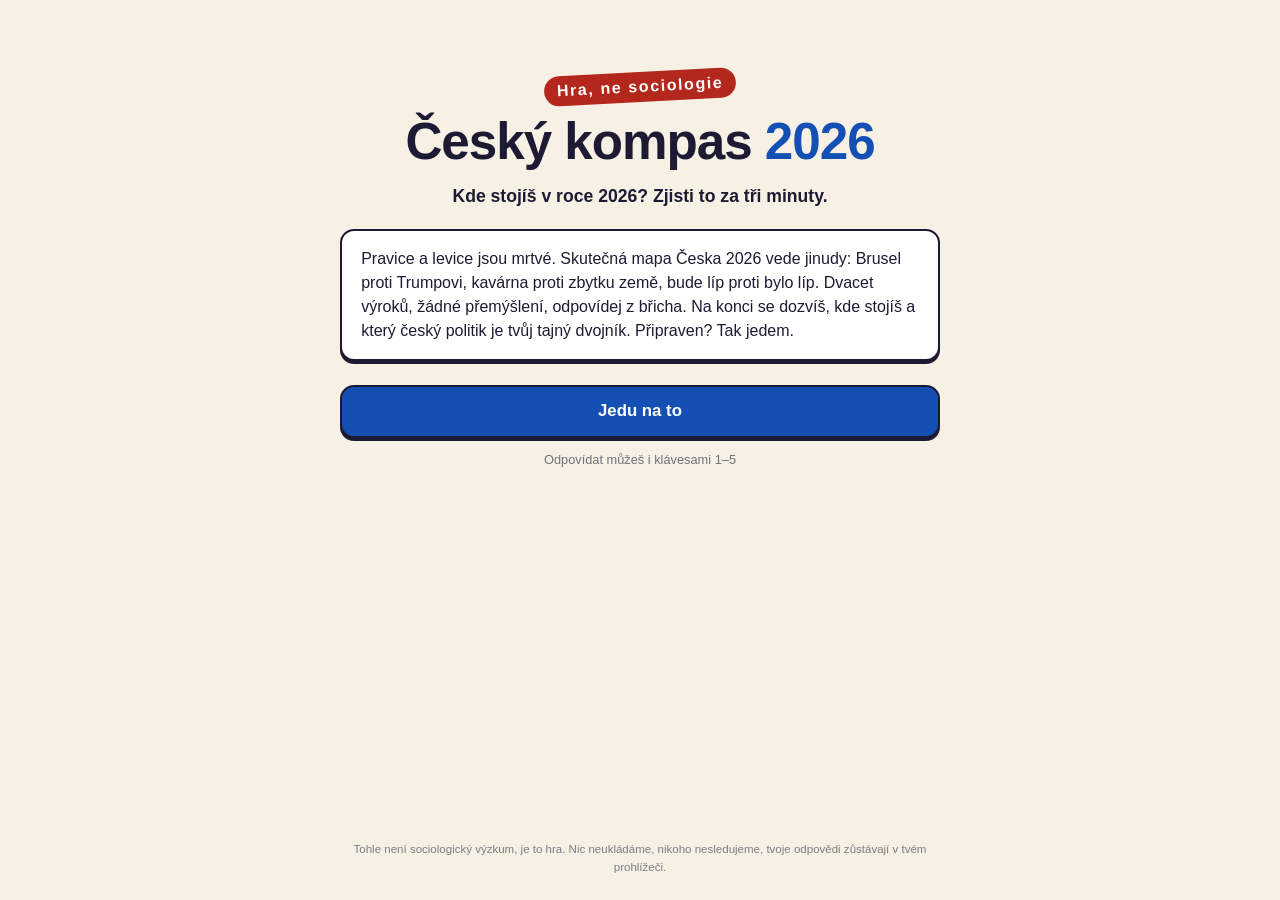
==== index.html @ f0c2ef97 "Build Český kompas 2026 web app - 20 questions + bonus shootout, fixed axis-rotating order - 4-axis " ====
<!DOCTYPE html>
<html lang="cs">
<head>
  <meta charset="UTF-8">
  <meta name="viewport" content="width=device-width, initial-scale=1.0">
  <meta name="description" content="Kde stojíš v roce 2026? Dvacet výroků, politická mapa Česka a tvůj tajný dvojník. Zjisti to za tři minuty.">
  <title>Český kompas 2026</title>
  <link rel="stylesheet" href="style.css">
</head>
<body>

<main>

  <!-- ÚVOD -->
  <section id="screen-intro" class="screen">
    <div class="intro-badge">Hra, ne sociologie</div>
    <h1>Český kompas <span class="year">2026</span></h1>
    <p class="subtitle">Kde stojíš v roce 2026? Zjisti to za tři minuty.</p>
    <p class="intro-text">Pravice a levice jsou mrtvé. Skutečná mapa Česka 2026 vede jinudy: Brusel proti Trumpovi, kavárna proti zbytku země, bude líp proti bylo líp. Dvacet výroků, žádné přemýšlení, odpovídej z břicha. Na konci se dozvíš, kde stojíš a který český politik je tvůj tajný dvojník. Připraven? Tak jedem.</p>
    <button id="btn-start" class="btn btn-primary">Jedu na to</button>
    <p class="hint">Odpovídat můžeš i klávesami 1–5</p>
  </section>

  <!-- OTÁZKY -->
  <section id="screen-question" class="screen" hidden>
    <div class="q-header">
      <button id="btn-back" class="btn-back" aria-label="Zpět na předchozí otázku">←</button>
      <div class="progress" role="progressbar" aria-valuemin="1" aria-valuemax="20" aria-valuenow="1" aria-label="Průběh testu">
        <div class="progress-fill" id="progress-fill"></div>
      </div>
      <div class="progress-label" id="progress-label">1/20</div>
    </div>
    <div class="q-card" id="q-card">
      <p class="q-text" id="q-text"></p>
      <div class="answers" id="answers"></div>
    </div>
  </section>

  <!-- ROZSTŘEL -->
  <section id="screen-shootout" class="screen" hidden>
    <div class="q-header">
      <button id="btn-back-shootout" class="btn-back" aria-label="Zpět na poslední otázku">←</button>
      <div class="shootout-badge">⚡ Bonusový rozstřel</div>
    </div>
    <div class="q-card shootout-card" id="shootout-card">
      <p class="q-text" id="shootout-text"></p>
      <div class="answers" id="threats"></div>
    </div>
  </section>

  <!-- VÝSLEDEK -->
  <section id="screen-result" class="screen" hidden>
    <p class="res-label">Tvůj výsledek</p>
    <h2 id="res-quadrant"></h2>
    <p class="res-desc" id="res-quadrant-desc"></p>

    <div class="map-wrap">
      <span class="map-axis map-axis-top">Bude líp</span>
      <div class="map-row">
        <span class="map-axis map-axis-left">Trump</span>
        <div class="map" id="res-map" aria-hidden="true">
          <div class="map-q map-q-tl"><span>Národní buditel 2.0</span></div>
          <div class="map-q map-q-tr"><span>Bruselský sluníčkář</span></div>
          <div class="map-q map-q-bl"><span>Hospodský prorok</span></div>
          <div class="map-q map-q-br"><span>Ustaraný demokrat</span></div>
          <div class="map-grid-h"></div>
          <div class="map-grid-v"></div>
          <div class="map-point" id="map-point"></div>
        </div>
        <span class="map-axis map-axis-right">Brusel</span>
      </div>
      <span class="map-axis map-axis-bottom">Bylo líp</span>
    </div>

    <div class="slider-block">
      <div class="slider-labels"><span>Zbytek Česka</span><span>Kavárna</span></div>
      <div class="slider-track slider-track-2"><div class="slider-marker" id="slider2"></div></div>
      <div class="badge" id="badge2"></div>
    </div>
    <div class="slider-block">
      <div class="slider-labels"><span>Solidarita</span><span>Úspěch</span></div>
      <div class="slider-track slider-track-4"><div class="slider-marker" id="slider4"></div></div>
      <div class="badge" id="badge4"></div>
    </div>

    <div class="twin-block">
      <p class="res-label">Tvůj politický dvojník</p>
      <div class="twin">
        <div class="twin-circle" id="twin-circle"></div>
        <div class="twin-info">
          <div class="twin-name"><span id="twin-name"></span> <span class="twin-match" id="twin-match"></span></div>
          <div class="twin-desc" id="twin-desc"></div>
        </div>
      </div>
      <p class="twin-also" id="twin-also"></p>
    </div>

    <div class="threat-block" id="threat-block">
      <span id="threat-icon" class="threat-icon" aria-hidden="true"></span>
      <span id="threat-text"></span>
    </div>

    <div class="actions">
      <button id="btn-download" class="btn btn-primary">Stáhnout kartičku</button>
      <button id="btn-copy" class="btn btn-secondary">Zkopírovat odkaz</button>
      <button id="btn-retry" class="btn btn-secondary">Zkusit znovu</button>
      <button id="btn-try" class="btn btn-primary" hidden>Zkus to taky</button>
    </div>
  </section>

</main>

<footer class="disclaimer">
  Tohle není sociologický výzkum, je to hra. Nic neukládáme, nikoho nesledujeme, tvoje odpovědi zůstávají v tvém prohlížeči.
</footer>

<script src="data.js"></script>
<script src="scoring.js"></script>
<script src="app.js"></script>
</body>
</html>
---- style.css ----
/* ============================================================
   Český kompas 2026 — styly
   Mobil first (390 px), desktop je jen širší varianta.
   Tón: hravý volební plakát, který se nebere vážně.
   ============================================================ */

:root {
  --paper: #f7f1e5;      /* podklad – plakátový krém */
  --ink: #1c1b33;        /* text – skoro černá s nádechem modré */
  --blue: #1450b4;       /* Brusel / EU modrá */
  --red: #b3271d;        /* Trump / červená kšiltovka (ztmavená kvůli kontrastu AA) */
  --blue-light: #dbe7fa;
  --red-light: #f9ddd8;
  --gray-light: #e9e5dc;
  --purple: #7b2d8b;     /* Kavárna */
  --green: #1f7a45;      /* Solidarita/Úspěch akcent */
  --radius: 14px;
  --shadow: 0 3px 0 var(--ink);
  font-size: 16px;
}

* { box-sizing: border-box; margin: 0; padding: 0; }

/* Atribut hidden musí vyhrát i nad display: block/flex u tlačítek a obrazovek */
[hidden] { display: none !important; }

html, body { height: 100%; }

body {
  font-family: -apple-system, BlinkMacSystemFont, "Segoe UI", Roboto, "Helvetica Neue", Arial, sans-serif;
  background: var(--paper);
  color: var(--ink);
  line-height: 1.5;
  display: flex;
  flex-direction: column;
  min-height: 100vh;
}

main {
  flex: 1;
  width: 100%;
  max-width: 640px;
  margin: 0 auto;
  padding: 1.25rem;
}

.screen { animation: fadeIn 0.3s ease; }

@keyframes fadeIn {
  from { opacity: 0; transform: translateY(8px); }
  to   { opacity: 1; transform: none; }
}

/* --- Tlačítka --- */

.btn {
  display: block;
  width: 100%;
  padding: 0.9rem 1.2rem;
  font-size: 1.05rem;
  font-weight: 700;
  font-family: inherit;
  border: 2px solid var(--ink);
  border-radius: var(--radius);
  cursor: pointer;
  box-shadow: var(--shadow);
  transition: transform 0.08s ease, box-shadow 0.08s ease;
}

.btn:active { transform: translateY(3px); box-shadow: none; }

.btn-primary { background: var(--blue); color: #fff; }
.btn-secondary { background: #fff; color: var(--ink); }

/* --- Intro --- */

#screen-intro { text-align: center; padding-top: 2rem; }

.intro-badge {
  display: inline-block;
  background: var(--red);
  color: #fff;
  font-weight: 800;
  padding: 0.2rem 0.8rem;
  border-radius: 999px;
  transform: rotate(-3deg);
  margin-bottom: 0.75rem;
  letter-spacing: 0.1em;
}

h1 {
  font-size: 2.4rem;
  line-height: 1.1;
  font-weight: 900;
  letter-spacing: -0.02em;
}

h1 .year { color: var(--blue); }

.subtitle {
  font-size: 1.1rem;
  font-weight: 600;
  margin: 0.75rem 0 1.25rem;
}

.intro-text {
  text-align: left;
  background: #fff;
  border: 2px solid var(--ink);
  border-radius: var(--radius);
  padding: 1rem 1.2rem;
  margin-bottom: 1.5rem;
  box-shadow: var(--shadow);
}

.hint { font-size: 0.8rem; opacity: 0.6; margin-top: 0.75rem; }

/* --- Otázky --- */

.q-header {
  display: flex;
  align-items: center;
  gap: 0.75rem;
  margin-bottom: 1.5rem;
}

.btn-back {
  flex: none;
  width: 2.4rem;
  height: 2.4rem;
  font-size: 1.2rem;
  font-weight: 700;
  background: #fff;
  color: var(--ink);
  border: 2px solid var(--ink);
  border-radius: 50%;
  cursor: pointer;
}

.progress {
  flex: 1;
  height: 0.75rem;
  background: var(--gray-light);
  border: 2px solid var(--ink);
  border-radius: 999px;
  overflow: hidden;
}

.progress-fill {
  height: 100%;
  width: 0;
  background: var(--blue);
  transition: width 0.25s ease;
}

.progress-label { font-weight: 700; font-variant-numeric: tabular-nums; }

.q-card { animation: slideIn 0.25s ease; }

@keyframes slideIn {
  from { opacity: 0; transform: translateX(24px); }
  to   { opacity: 1; transform: none; }
}

.q-text {
  font-size: 1.45rem;
  font-weight: 800;
  line-height: 1.3;
  min-height: 5.5rem;
  margin-bottom: 1.5rem;
}

.answers { display: flex; flex-direction: column; gap: 0.6rem; }

.answer-btn {
  padding: 0.85rem 1rem;
  font-size: 1rem;
  font-weight: 700;
  font-family: inherit;
  text-align: center;
  border: 2px solid var(--ink);
  border-radius: var(--radius);
  cursor: pointer;
  box-shadow: var(--shadow);
  transition: transform 0.08s ease, box-shadow 0.08s ease;
  background: #fff;
  color: var(--ink);
}

.answer-btn:active { transform: translateY(3px); box-shadow: none; }

/* Barvy podle míry souhlasu */
.answer-btn[data-value="2"]  { background: var(--blue); color: #fff; }
.answer-btn[data-value="1"]  { background: var(--blue-light); }
.answer-btn[data-value="0"]  { background: var(--gray-light); }
.answer-btn[data-value="-1"] { background: var(--red-light); }
.answer-btn[data-value="-2"] { background: var(--red); color: #fff; }

.answer-btn.selected { outline: 3px solid var(--ink); outline-offset: 2px; }

/* --- Rozstřel --- */

.shootout-badge {
  flex: 1;
  text-align: center;
  background: var(--ink);
  color: #ffd23f;
  font-weight: 800;
  padding: 0.4rem 1rem;
  border-radius: 999px;
  letter-spacing: 0.03em;
}

.shootout-card .q-text { min-height: auto; }

.threat-btn {
  display: flex;
  align-items: center;
  gap: 0.75rem;
  font-size: 1.05rem;
}

.threat-btn .icon { font-size: 1.4rem; }

/* --- Výsledek --- */

#screen-result { text-align: center; }

.res-label {
  font-size: 0.8rem;
  font-weight: 700;
  text-transform: uppercase;
  letter-spacing: 0.12em;
  opacity: 0.6;
  margin-bottom: 0.25rem;
}

h2 { font-size: 2rem; font-weight: 900; line-height: 1.15; }

.res-desc { margin: 0.5rem auto 1.5rem; max-width: 34rem; }

/* Mapa */

.map-wrap { margin-bottom: 1.75rem; }

.map-row { display: flex; align-items: center; justify-content: center; gap: 0.5rem; }

.map-axis { font-size: 0.75rem; font-weight: 700; text-transform: uppercase; letter-spacing: 0.08em; opacity: 0.7; }

.map-axis-left, .map-axis-right { writing-mode: vertical-rl; }
.map-axis-left { transform: rotate(180deg); }
.map-axis-top { display: block; margin-bottom: 0.35rem; }
.map-axis-bottom { display: block; margin-top: 0.35rem; }

.map {
  position: relative;
  width: min(80vw, 340px);
  aspect-ratio: 1;
  border: 2px solid var(--ink);
  border-radius: 10px;
  overflow: hidden;
  display: grid;
  grid-template-columns: 1fr 1fr;
  grid-template-rows: 1fr 1fr;
}

.map-q { position: relative; }
.map-q span {
  position: absolute;
  font-size: 0.6rem;
  font-weight: 700;
  text-transform: uppercase;
  letter-spacing: 0.04em;
  opacity: 0.55;
  max-width: 7rem;
}
.map-q-tl { background: #fdeee0; } .map-q-tl span { top: 6px; left: 8px; text-align: left; }
.map-q-tr { background: #e2ecfb; } .map-q-tr span { top: 6px; right: 8px; text-align: right; }
.map-q-bl { background: #f6ddd9; } .map-q-bl span { bottom: 6px; left: 8px; text-align: left; }
.map-q-br { background: #e7e2f5; } .map-q-br span { bottom: 6px; right: 8px; text-align: right; }

.map-grid-h, .map-grid-v { position: absolute; background: rgba(28, 27, 51, 0.35); }
.map-grid-h { left: 0; right: 0; top: 50%; height: 1px; }
.map-grid-v { top: 0; bottom: 0; left: 50%; width: 1px; }

.map-point {
  position: absolute;
  width: 18px;
  height: 18px;
  border-radius: 50%;
  background: var(--ink);
  border: 3px solid #fff;
  box-shadow: 0 1px 4px rgba(0, 0, 0, 0.4);
  transform: translate(-50%, -50%) scale(3);
  opacity: 0;
  left: 50%;
  top: 50%;
  transition: left 0.9s cubic-bezier(0.22, 1, 0.36, 1),
              top 0.9s cubic-bezier(0.22, 1, 0.36, 1),
              transform 0.9s cubic-bezier(0.22, 1, 0.36, 1),
              opacity 0.4s ease;
}

.map-point.landed { transform: translate(-50%, -50%) scale(1); opacity: 1; }

/* Slidery os 2 a 4 */

.slider-block { margin: 0 auto 1.25rem; max-width: 380px; }

.slider-labels {
  display: flex;
  justify-content: space-between;
  font-size: 0.75rem;
  font-weight: 700;
  text-transform: uppercase;
  letter-spacing: 0.06em;
  opacity: 0.7;
  margin-bottom: 0.3rem;
}

.slider-track {
  position: relative;
  height: 12px;
  border: 2px solid var(--ink);
  border-radius: 999px;
}

.slider-track-2 { background: linear-gradient(90deg, #f0e3c8, #e5d0ee); }
.slider-track-4 { background: linear-gradient(90deg, #d9ecdf, #f5e3c8); }

.slider-marker {
  position: absolute;
  top: 50%;
  left: 50%;
  width: 20px;
  height: 20px;
  border-radius: 50%;
  background: var(--ink);
  border: 3px solid #fff;
  transform: translate(-50%, -50%);
  transition: left 0.7s cubic-bezier(0.22, 1, 0.36, 1);
}

.badge {
  display: inline-block;
  margin-top: 0.5rem;
  background: var(--ink);
  color: #fff;
  font-size: 0.8rem;
  font-weight: 700;
  padding: 0.25rem 0.75rem;
  border-radius: 999px;
}

/* Dvojník */

.twin-block { margin: 1.75rem 0; }

.twin {
  display: flex;
  align-items: center;
  justify-content: center;
  gap: 0.9rem;
  background: #fff;
  border: 2px solid var(--ink);
  border-radius: var(--radius);
  box-shadow: var(--shadow);
  padding: 1rem;
  max-width: 420px;
  margin: 0.5rem auto 0;
  text-align: left;
}

.twin-circle {
  flex: none;
  width: 56px;
  height: 56px;
  border-radius: 50%;
  display: flex;
  align-items: center;
  justify-content: center;
  color: #fff;
  font-weight: 800;
  font-size: 1.2rem;
  border: 2px solid var(--ink);
}

.twin-name { font-size: 1.15rem; font-weight: 800; }
.twin-match { color: var(--blue); }
.twin-desc { font-size: 0.9rem; opacity: 0.75; }
.twin-also { font-size: 0.85rem; opacity: 0.7; margin-top: 0.6rem; }

/* Hrozba */

.threat-block {
  display: inline-flex;
  align-items: center;
  gap: 0.5rem;
  background: var(--ink);
  color: #fff;
  font-weight: 700;
  padding: 0.5rem 1.1rem;
  border-radius: 999px;
  margin-bottom: 1.75rem;
}

.threat-icon { font-size: 1.2rem; }

/* Akce */

.actions { display: flex; flex-direction: column; gap: 0.6rem; max-width: 380px; margin: 0 auto; }

/* --- Patička --- */

.disclaimer {
  text-align: center;
  font-size: 0.72rem;
  opacity: 0.55;
  padding: 1rem 1.5rem 1.5rem;
  max-width: 640px;
  margin: 0 auto;
}

/* --- Desktop --- */

@media (min-width: 700px) {
  main { padding-top: 2.5rem; }

  h1 { font-size: 3.2rem; }

  .answers { flex-direction: row; }
  .answer-btn { flex: 1; padding: 1rem 0.5rem; font-size: 0.9rem; }

  /* Rozstřel zůstává pod sebou (možnosti s ikonami se čtou líp jako seznam) */
  #threats { flex-direction: column; }
  #threats .answer-btn { font-size: 1.05rem; padding: 0.85rem 1rem; }

  .map { width: 420px; }

  .actions { flex-direction: row; max-width: none; justify-content: center; }
  .actions .btn { width: auto; }
}

/* Střídmost: respektuj omezení animací v systému */
@media (prefers-reduced-motion: reduce) {
  *, *::before, *::after { animation: none !important; transition: none !important; }
  .map-point { opacity: 1; transform: translate(-50%, -50%); }
}
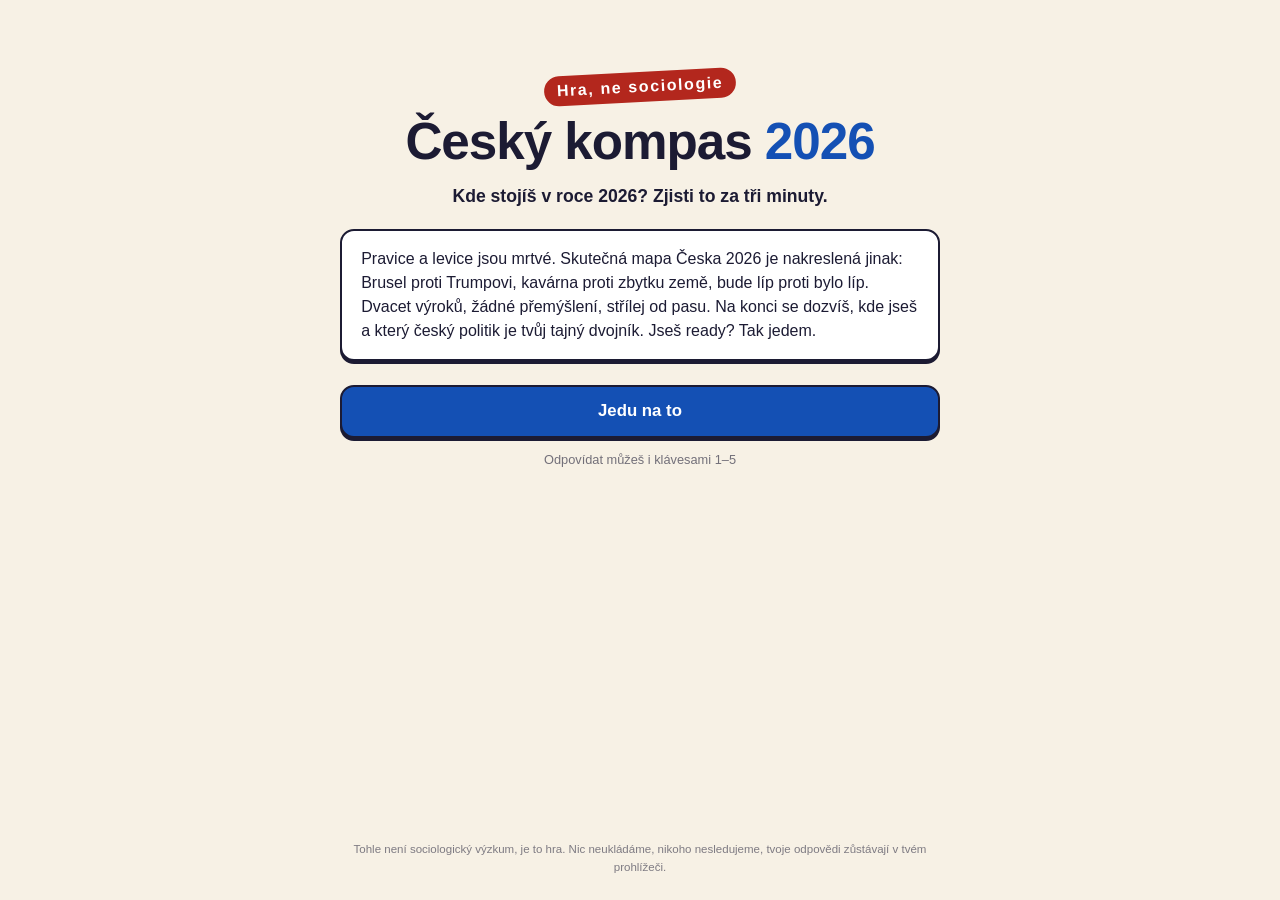
==== commit 84fc06ce: "Update intro text wording" ====
--- a/index.html
+++ b/index.html
@@ -16,7 +16,7 @@
     <div class="intro-badge">Hra, ne sociologie</div>
     <h1>Český kompas <span class="year">2026</span></h1>
     <p class="subtitle">Kde stojíš v roce 2026? Zjisti to za tři minuty.</p>
-    <p class="intro-text">Pravice a levice jsou mrtvé. Skutečná mapa Česka 2026 vede jinudy: Brusel proti Trumpovi, kavárna proti zbytku země, bude líp proti bylo líp. Dvacet výroků, žádné přemýšlení, odpovídej z břicha. Na konci se dozvíš, kde stojíš a který český politik je tvůj tajný dvojník. Připraven? Tak jedem.</p>
+    <p class="intro-text">Pravice a levice jsou mrtvé. Skutečná mapa Česka 2026 je nakreslená jinak: Brusel proti Trumpovi, kavárna proti zbytku země, bude líp proti bylo líp. Dvacet výroků, žádné přemýšlení, střílej od pasu. Na konci se dozvíš, kde jseš a který český politik je tvůj tajný dvojník. Jseš ready? Tak jedem.</p>
     <button id="btn-start" class="btn btn-primary">Jedu na to</button>
     <p class="hint">Odpovídat můžeš i klávesami 1–5</p>
   </section>
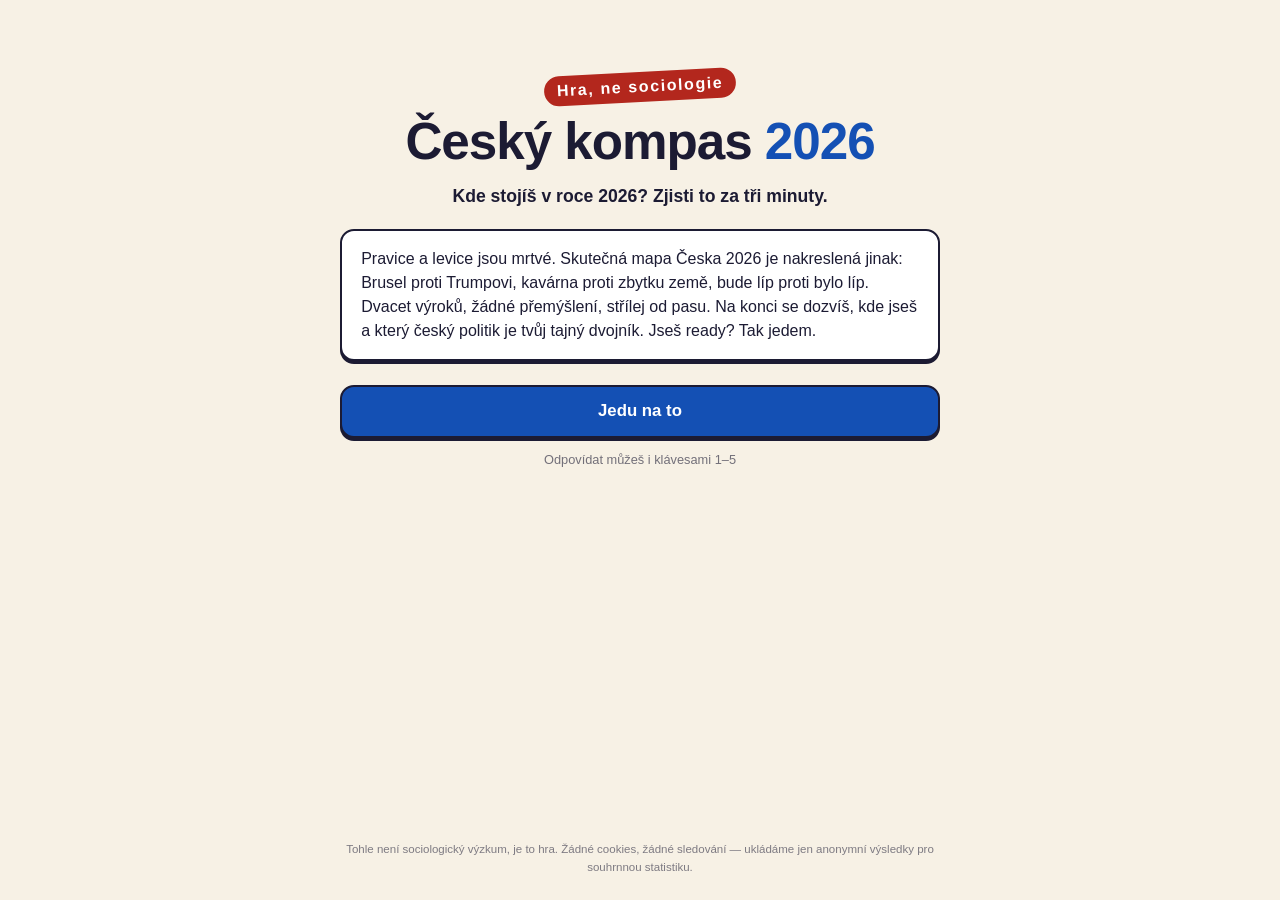
==== commit 3daf2d22: "Add anonymous result logging and optional demographics survey - Apps Script webhook (apps-script/web" ====
--- a/index.html
+++ b/index.html
@@ -106,12 +106,25 @@
       <button id="btn-retry" class="btn btn-secondary">Zkusit znovu</button>
       <button id="btn-try" class="btn btn-primary" hidden>Zkus to taky</button>
     </div>
+
+    <!-- Dobrovolný demografický průzkum (jen po vlastním průchodu, ne u sdíleného odkazu) -->
+    <div class="demo-block" id="demo-block" hidden>
+      <div id="demo-inner">
+        <p class="demo-title">Pomůžeš se statistikou? Čtyři rychlé otázky, žádné osobní údaje.</p>
+        <div id="demo-questions"></div>
+        <div class="demo-actions">
+          <button id="btn-demo-send" class="btn btn-primary">Odeslat</button>
+          <button id="btn-demo-skip" class="btn btn-secondary">Přeskočit</button>
+        </div>
+      </div>
+      <p class="demo-thanks" id="demo-thanks" hidden>Díky! 🙏</p>
+    </div>
   </section>
 
 </main>
 
 <footer class="disclaimer">
-  Tohle není sociologický výzkum, je to hra. Nic neukládáme, nikoho nesledujeme, tvoje odpovědi zůstávají v tvém prohlížeči.
+  Tohle není sociologický výzkum, je to hra. Žádné cookies, žádné sledování — ukládáme jen anonymní výsledky pro souhrnnou statistiku.
 </footer>
 
 <script src="data.js"></script>
--- a/style.css
+++ b/style.css
@@ -410,6 +410,52 @@
 
 .actions { display: flex; flex-direction: column; gap: 0.6rem; max-width: 380px; margin: 0 auto; }
 
+/* --- Demografický průzkum --- */
+
+.demo-block {
+  margin: 2rem auto 0;
+  max-width: 420px;
+  background: #fff;
+  border: 2px dashed var(--ink);
+  border-radius: var(--radius);
+  padding: 1.25rem;
+  text-align: left;
+}
+
+.demo-title { font-weight: 700; margin-bottom: 1rem; }
+
+.demo-q { margin-bottom: 1rem; }
+
+.demo-label {
+  font-size: 0.85rem;
+  font-weight: 700;
+  text-transform: uppercase;
+  letter-spacing: 0.06em;
+  opacity: 0.7;
+  margin-bottom: 0.4rem;
+}
+
+.demo-opts { display: flex; flex-wrap: wrap; gap: 0.4rem; }
+
+.pill {
+  padding: 0.4rem 0.85rem;
+  font-size: 0.9rem;
+  font-weight: 600;
+  font-family: inherit;
+  background: var(--paper);
+  color: var(--ink);
+  border: 2px solid var(--ink);
+  border-radius: 999px;
+  cursor: pointer;
+}
+
+.pill.selected { background: var(--blue); color: #fff; }
+
+.demo-actions { display: flex; gap: 0.6rem; margin-top: 1.25rem; }
+.demo-actions .btn { width: auto; flex: 1; padding: 0.6rem 1rem; font-size: 0.95rem; }
+
+.demo-thanks { text-align: center; font-weight: 700; font-size: 1.1rem; }
+
 /* --- Patička --- */
 
 .disclaimer {
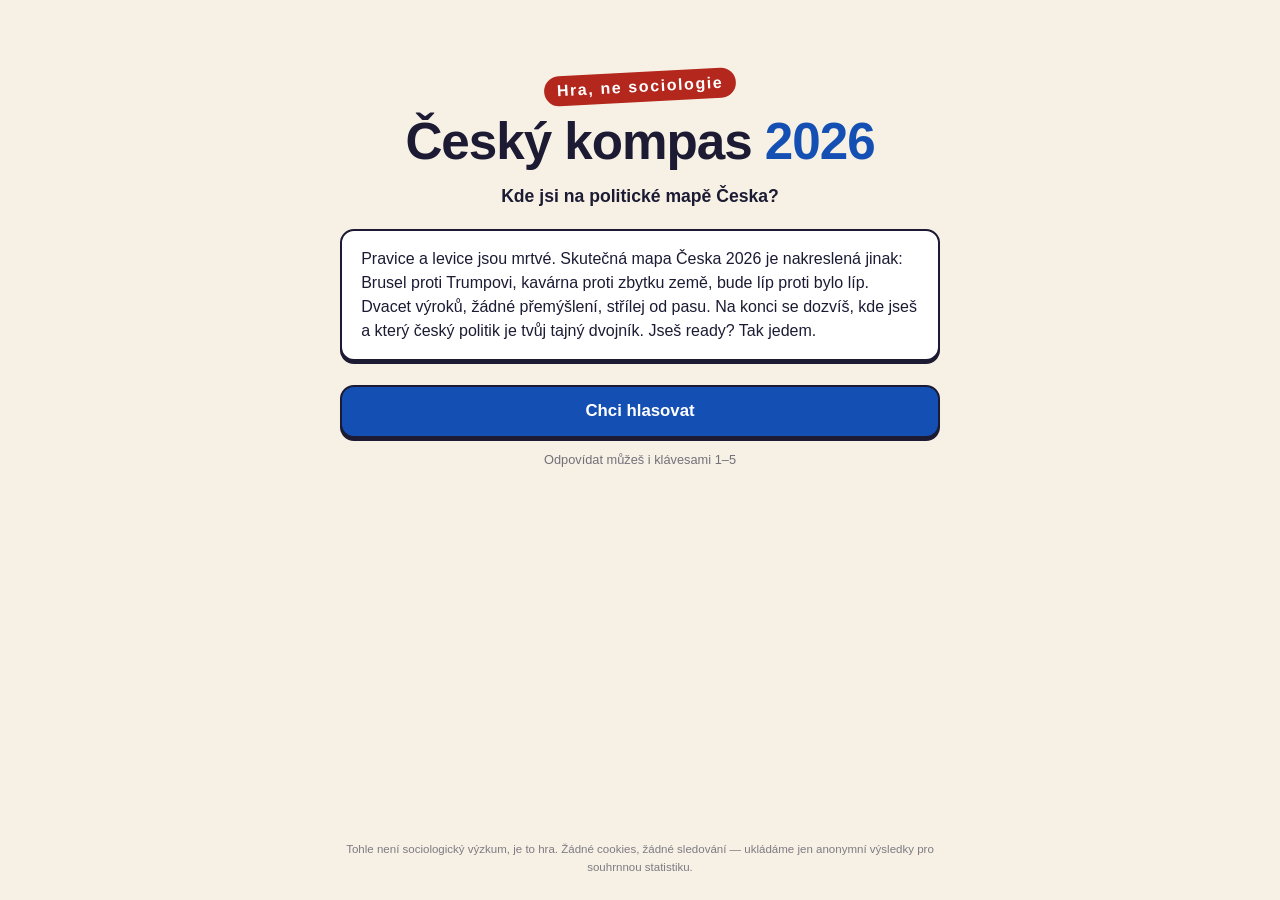
==== commit 557421a4: "Update wording: subtitle, start button, question 1" ====
--- a/index.html
+++ b/index.html
@@ -3,7 +3,7 @@
 <head>
   <meta charset="UTF-8">
   <meta name="viewport" content="width=device-width, initial-scale=1.0">
-  <meta name="description" content="Kde stojíš v roce 2026? Dvacet výroků, politická mapa Česka a tvůj tajný dvojník. Zjisti to za tři minuty.">
+  <meta name="description" content="Kde jsi na politické mapě Česka? Dvacet výroků a tvůj tajný politický dvojník. Zjisti to za tři minuty.">
   <title>Český kompas 2026</title>
   <link rel="stylesheet" href="style.css">
 </head>
@@ -15,9 +15,9 @@
   <section id="screen-intro" class="screen">
     <div class="intro-badge">Hra, ne sociologie</div>
     <h1>Český kompas <span class="year">2026</span></h1>
-    <p class="subtitle">Kde stojíš v roce 2026? Zjisti to za tři minuty.</p>
+    <p class="subtitle">Kde jsi na politické mapě Česka?</p>
     <p class="intro-text">Pravice a levice jsou mrtvé. Skutečná mapa Česka 2026 je nakreslená jinak: Brusel proti Trumpovi, kavárna proti zbytku země, bude líp proti bylo líp. Dvacet výroků, žádné přemýšlení, střílej od pasu. Na konci se dozvíš, kde jseš a který český politik je tvůj tajný dvojník. Jseš ready? Tak jedem.</p>
-    <button id="btn-start" class="btn btn-primary">Jedu na to</button>
+    <button id="btn-start" class="btn btn-primary">Chci hlasovat</button>
     <p class="hint">Odpovídat můžeš i klávesami 1–5</p>
   </section>
 
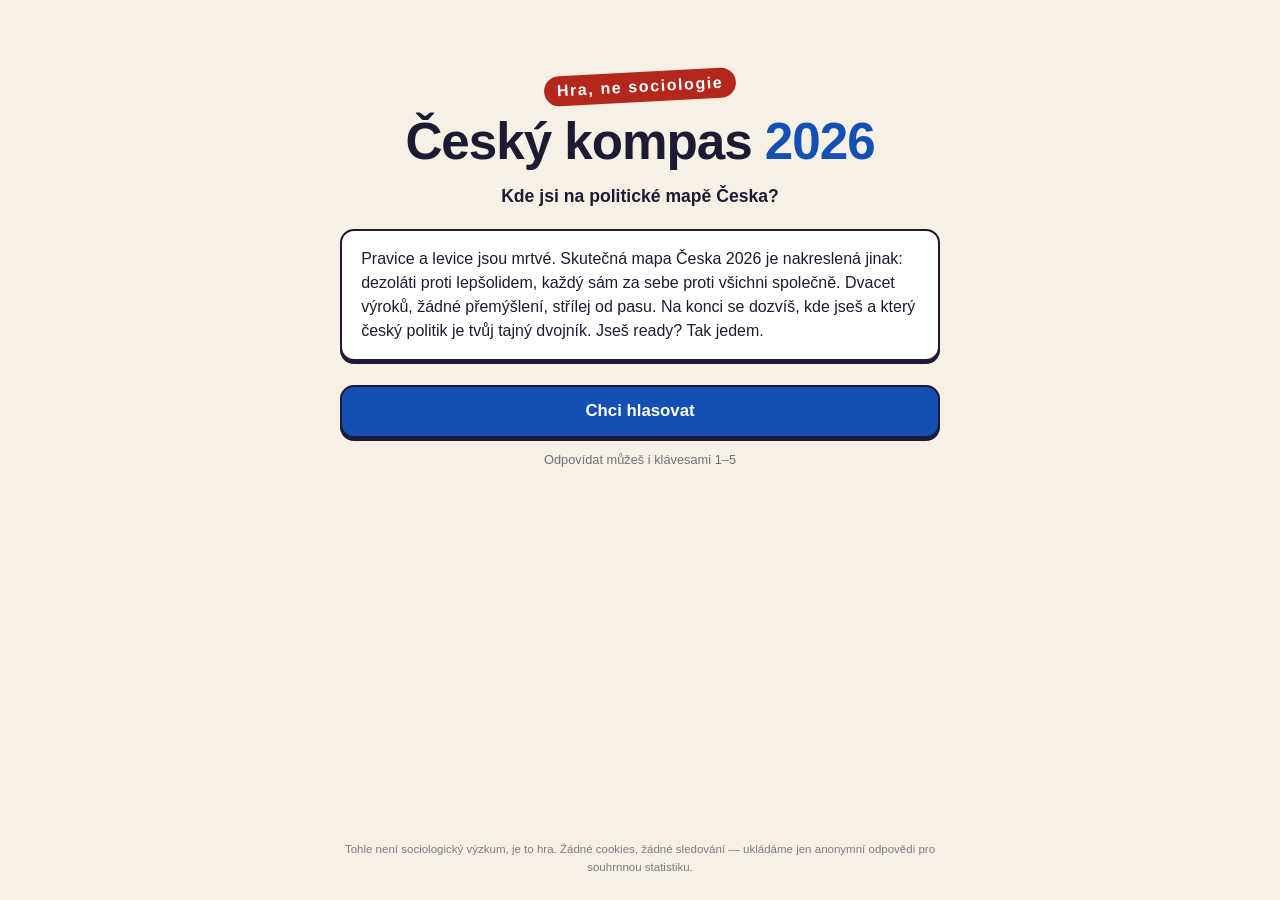
==== commit 3734914e: "Rebuild to 2D methodology: dezolati/lepsolidi x kolektiv/jedinec - Merge axes 1+2 into X (r=0.95 on " ====
--- a/index.html
+++ b/index.html
@@ -16,7 +16,7 @@
     <div class="intro-badge">Hra, ne sociologie</div>
     <h1>Český kompas <span class="year">2026</span></h1>
     <p class="subtitle">Kde jsi na politické mapě Česka?</p>
-    <p class="intro-text">Pravice a levice jsou mrtvé. Skutečná mapa Česka 2026 je nakreslená jinak: Brusel proti Trumpovi, kavárna proti zbytku země, bude líp proti bylo líp. Dvacet výroků, žádné přemýšlení, střílej od pasu. Na konci se dozvíš, kde jseš a který český politik je tvůj tajný dvojník. Jseš ready? Tak jedem.</p>
+    <p class="intro-text">Pravice a levice jsou mrtvé. Skutečná mapa Česka 2026 je nakreslená jinak: dezoláti proti lepšolidem, každý sám za sebe proti všichni společně. Dvacet výroků, žádné přemýšlení, střílej od pasu. Na konci se dozvíš, kde jseš a který český politik je tvůj tajný dvojník. Jseš ready? Tak jedem.</p>
     <button id="btn-start" class="btn btn-primary">Chci hlasovat</button>
     <p class="hint">Odpovídat můžeš i klávesami 1–5</p>
   </section>
@@ -36,15 +36,15 @@
     </div>
   </section>
 
-  <!-- ROZSTŘEL -->
+  <!-- ROZSTŘELY (dvě bonusové otázky) -->
   <section id="screen-shootout" class="screen" hidden>
     <div class="q-header">
-      <button id="btn-back-shootout" class="btn-back" aria-label="Zpět na poslední otázku">←</button>
+      <button id="btn-back-shootout" class="btn-back" aria-label="Zpět na předchozí otázku">←</button>
       <div class="shootout-badge">⚡ Bonusový rozstřel</div>
     </div>
     <div class="q-card shootout-card" id="shootout-card">
       <p class="q-text" id="shootout-text"></p>
-      <div class="answers" id="threats"></div>
+      <div class="answers" id="shootout-options"></div>
     </div>
   </section>
 
@@ -55,32 +55,21 @@
     <p class="res-desc" id="res-quadrant-desc"></p>
 
     <div class="map-wrap">
-      <span class="map-axis map-axis-top">Bude líp</span>
+      <span class="map-axis map-axis-top">Jedinec</span>
       <div class="map-row">
-        <span class="map-axis map-axis-left">Trump</span>
+        <span class="map-axis map-axis-left">Dezoláti</span>
         <div class="map" id="res-map" aria-hidden="true">
-          <div class="map-q map-q-tl"><span>Národní buditel 2.0</span></div>
-          <div class="map-q map-q-tr"><span>Bruselský sluníčkář</span></div>
-          <div class="map-q map-q-bl"><span>Hospodský prorok</span></div>
-          <div class="map-q map-q-br"><span>Ustaraný demokrat</span></div>
+          <div class="map-q map-q-tl"><span>Pragmatická konzerva</span></div>
+          <div class="map-q map-q-tr"><span>Sluníčkový byznysmen</span></div>
+          <div class="map-q map-q-bl"><span>Socan vlastenec</span></div>
+          <div class="map-q map-q-br"><span>Rovnostář z kavárny</span></div>
           <div class="map-grid-h"></div>
           <div class="map-grid-v"></div>
           <div class="map-point" id="map-point"></div>
         </div>
-        <span class="map-axis map-axis-right">Brusel</span>
+        <span class="map-axis map-axis-right">Lepšolidi</span>
       </div>
-      <span class="map-axis map-axis-bottom">Bylo líp</span>
-    </div>
-
-    <div class="slider-block">
-      <div class="slider-labels"><span>Zbytek Česka</span><span>Kavárna</span></div>
-      <div class="slider-track slider-track-2"><div class="slider-marker" id="slider2"></div></div>
-      <div class="badge" id="badge2"></div>
-    </div>
-    <div class="slider-block">
-      <div class="slider-labels"><span>Solidarita</span><span>Úspěch</span></div>
-      <div class="slider-track slider-track-4"><div class="slider-marker" id="slider4"></div></div>
-      <div class="badge" id="badge4"></div>
+      <span class="map-axis map-axis-bottom">Kolektiv</span>
     </div>
 
     <div class="twin-block">
@@ -95,9 +84,15 @@
       <p class="twin-also" id="twin-also"></p>
     </div>
 
-    <div class="threat-block" id="threat-block">
-      <span id="threat-icon" class="threat-icon" aria-hidden="true"></span>
-      <span id="threat-text"></span>
+    <div class="verdicts">
+      <div class="threat-block" id="threat-block">
+        <span id="threat-icon" class="threat-icon" aria-hidden="true"></span>
+        <span id="threat-text"></span>
+      </div>
+      <div class="threat-block" id="lip-block">
+        <span id="lip-icon" class="threat-icon" aria-hidden="true"></span>
+        <span id="lip-text"></span>
+      </div>
     </div>
 
     <div class="actions">
@@ -124,7 +119,7 @@
 </main>
 
 <footer class="disclaimer">
-  Tohle není sociologický výzkum, je to hra. Žádné cookies, žádné sledování — ukládáme jen anonymní výsledky pro souhrnnou statistiku.
+  Tohle není sociologický výzkum, je to hra. Žádné cookies, žádné sledování — ukládáme jen anonymní odpovědi pro souhrnnou statistiku.
 </footer>
 
 <script src="data.js"></script>
--- a/style.css
+++ b/style.css
@@ -303,55 +303,6 @@
 
 .map-point.landed { transform: translate(-50%, -50%) scale(1); opacity: 1; }
 
-/* Slidery os 2 a 4 */
-
-.slider-block { margin: 0 auto 1.25rem; max-width: 380px; }
-
-.slider-labels {
-  display: flex;
-  justify-content: space-between;
-  font-size: 0.75rem;
-  font-weight: 700;
-  text-transform: uppercase;
-  letter-spacing: 0.06em;
-  opacity: 0.7;
-  margin-bottom: 0.3rem;
-}
-
-.slider-track {
-  position: relative;
-  height: 12px;
-  border: 2px solid var(--ink);
-  border-radius: 999px;
-}
-
-.slider-track-2 { background: linear-gradient(90deg, #f0e3c8, #e5d0ee); }
-.slider-track-4 { background: linear-gradient(90deg, #d9ecdf, #f5e3c8); }
-
-.slider-marker {
-  position: absolute;
-  top: 50%;
-  left: 50%;
-  width: 20px;
-  height: 20px;
-  border-radius: 50%;
-  background: var(--ink);
-  border: 3px solid #fff;
-  transform: translate(-50%, -50%);
-  transition: left 0.7s cubic-bezier(0.22, 1, 0.36, 1);
-}
-
-.badge {
-  display: inline-block;
-  margin-top: 0.5rem;
-  background: var(--ink);
-  color: #fff;
-  font-size: 0.8rem;
-  font-weight: 700;
-  padding: 0.25rem 0.75rem;
-  border-radius: 999px;
-}
-
 /* Dvojník */
 
 .twin-block { margin: 1.75rem 0; }
@@ -390,7 +341,15 @@
 .twin-desc { font-size: 0.9rem; opacity: 0.75; }
 .twin-also { font-size: 0.85rem; opacity: 0.7; margin-top: 0.6rem; }
 
-/* Hrozba */
+/* Rozstřely: hrozba + líp už bylo/teprve bude */
+
+.verdicts {
+  display: flex;
+  flex-wrap: wrap;
+  justify-content: center;
+  gap: 0.6rem;
+  margin-bottom: 1.75rem;
+}
 
 .threat-block {
   display: inline-flex;
@@ -401,7 +360,6 @@
   font-weight: 700;
   padding: 0.5rem 1.1rem;
   border-radius: 999px;
-  margin-bottom: 1.75rem;
 }
 
 .threat-icon { font-size: 1.2rem; }
@@ -478,8 +436,8 @@
   .answer-btn { flex: 1; padding: 1rem 0.5rem; font-size: 0.9rem; }
 
   /* Rozstřel zůstává pod sebou (možnosti s ikonami se čtou líp jako seznam) */
-  #threats { flex-direction: column; }
-  #threats .answer-btn { font-size: 1.05rem; padding: 0.85rem 1rem; }
+  #shootout-options { flex-direction: column; }
+  #shootout-options .answer-btn { font-size: 1.05rem; padding: 0.85rem 1rem; }
 
   .map { width: 420px; }
 
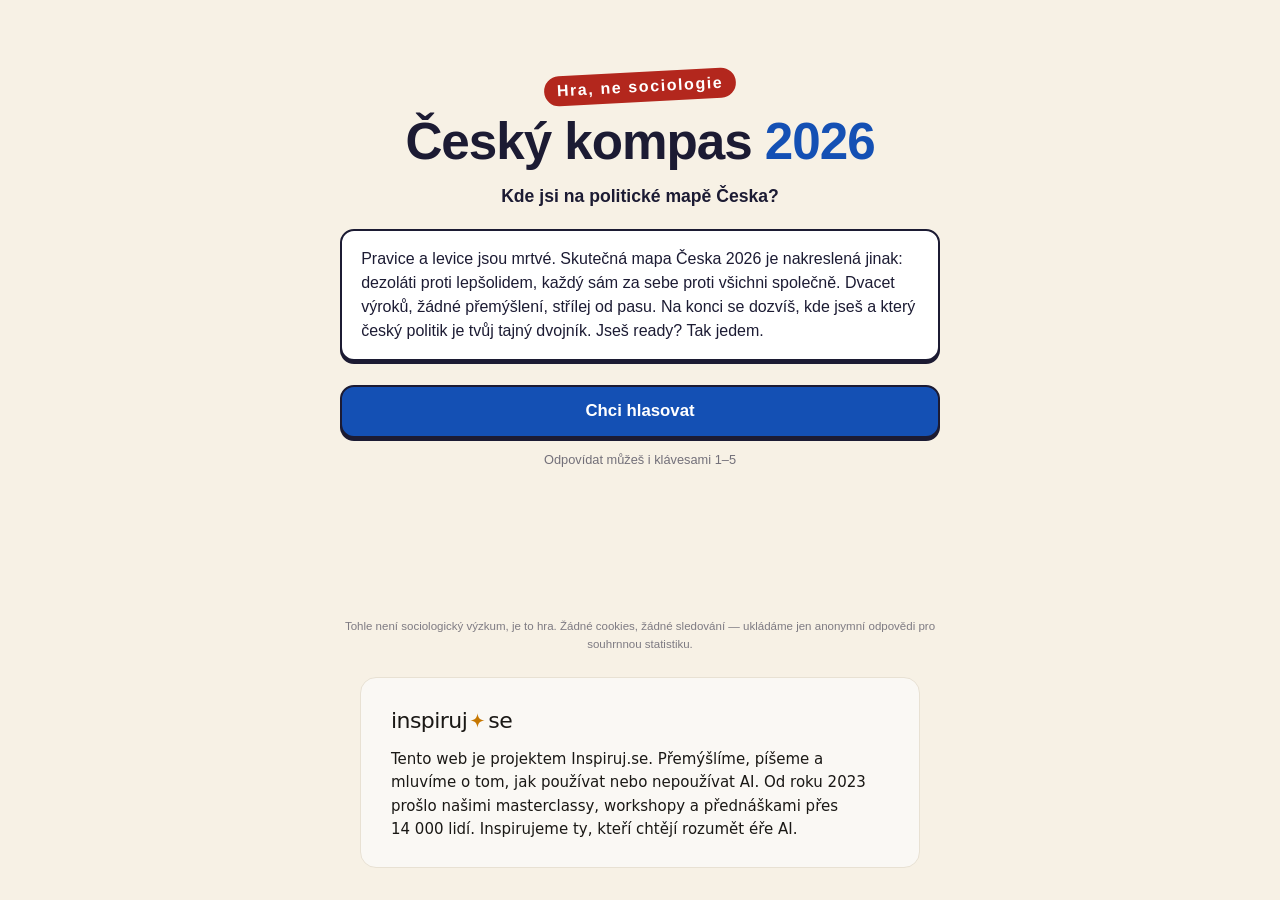
==== commit f704a96f: "Add Inspiruj.se badge to footer" ====
--- a/index.html
+++ b/index.html
@@ -55,7 +55,7 @@
     <p class="res-desc" id="res-quadrant-desc"></p>
 
     <div class="map-wrap">
-      <span class="map-axis map-axis-top">Jedinec</span>
+      <span class="map-axis map-axis-top">Já</span>
       <div class="map-row">
         <span class="map-axis map-axis-left">Dezoláti</span>
         <div class="map" id="res-map" aria-hidden="true">
@@ -69,7 +69,7 @@
         </div>
         <span class="map-axis map-axis-right">Lepšolidi</span>
       </div>
-      <span class="map-axis map-axis-bottom">Kolektiv</span>
+      <span class="map-axis map-axis-bottom">My</span>
     </div>
 
     <div class="twin-block">
@@ -122,6 +122,15 @@
   Tohle není sociologický výzkum, je to hra. Žádné cookies, žádné sledování — ukládáme jen anonymní odpovědi pro souhrnnou statistiku.
 </footer>
 
+<div class="inspiruj-badge">
+  <!-- ===== Štítek Inspiruj.se — SVĚTLÁ varianta ===== -->
+  <a href="https://inspiruj.se" target="_blank" rel="noopener" style="display:block;box-sizing:border-box;max-width:560px;margin:0 auto;padding:26px 30px;background:#FAF8F4;border:1px solid #E8E1D3;border-radius:16px;text-decoration:none;font-family:'Space Grotesk','Segoe UI',system-ui,-apple-system,sans-serif;color:#1A1815;line-height:1.55;">
+    <span style="display:inline-flex;align-items:center;font-weight:500;font-size:22px;letter-spacing:-0.025em;color:#1A1815;">inspiruj<svg width="15" height="15" viewBox="0 0 100 100" style="margin:0 3px;flex:none;" aria-hidden="true"><path d="M50 2 C54 34 66 46 98 50 C66 54 54 66 50 98 C46 66 34 54 2 50 C34 46 46 34 50 2 Z" fill="#C67700"/></svg>se</span>
+    <span style="display:block;margin-top:10px;font-size:15px;color:#1A1815;">Tento web je projektem Inspiruj.se. Přemýšlíme, píšeme a mluvíme o&nbsp;tom, jak používat nebo nepoužívat AI. Od roku 2023 prošlo našimi masterclassy, workshopy a&nbsp;přednáškami přes 14&nbsp;000 lidí. Inspirujeme ty, kteří chtějí rozumět éře AI.</span>
+  </a>
+  <!-- ===== konec štítku ===== -->
+</div>
+
 <script src="data.js"></script>
 <script src="scoring.js"></script>
 <script src="app.js"></script>
--- a/style.css
+++ b/style.css
@@ -425,6 +425,10 @@
   margin: 0 auto;
 }
 
+/* --- Štítek Inspiruj.se (vzhled má inline, tady jen odsazení) --- */
+
+.inspiruj-badge { padding: 0 1.25rem 2rem; }
+
 /* --- Desktop --- */
 
 @media (min-width: 700px) {
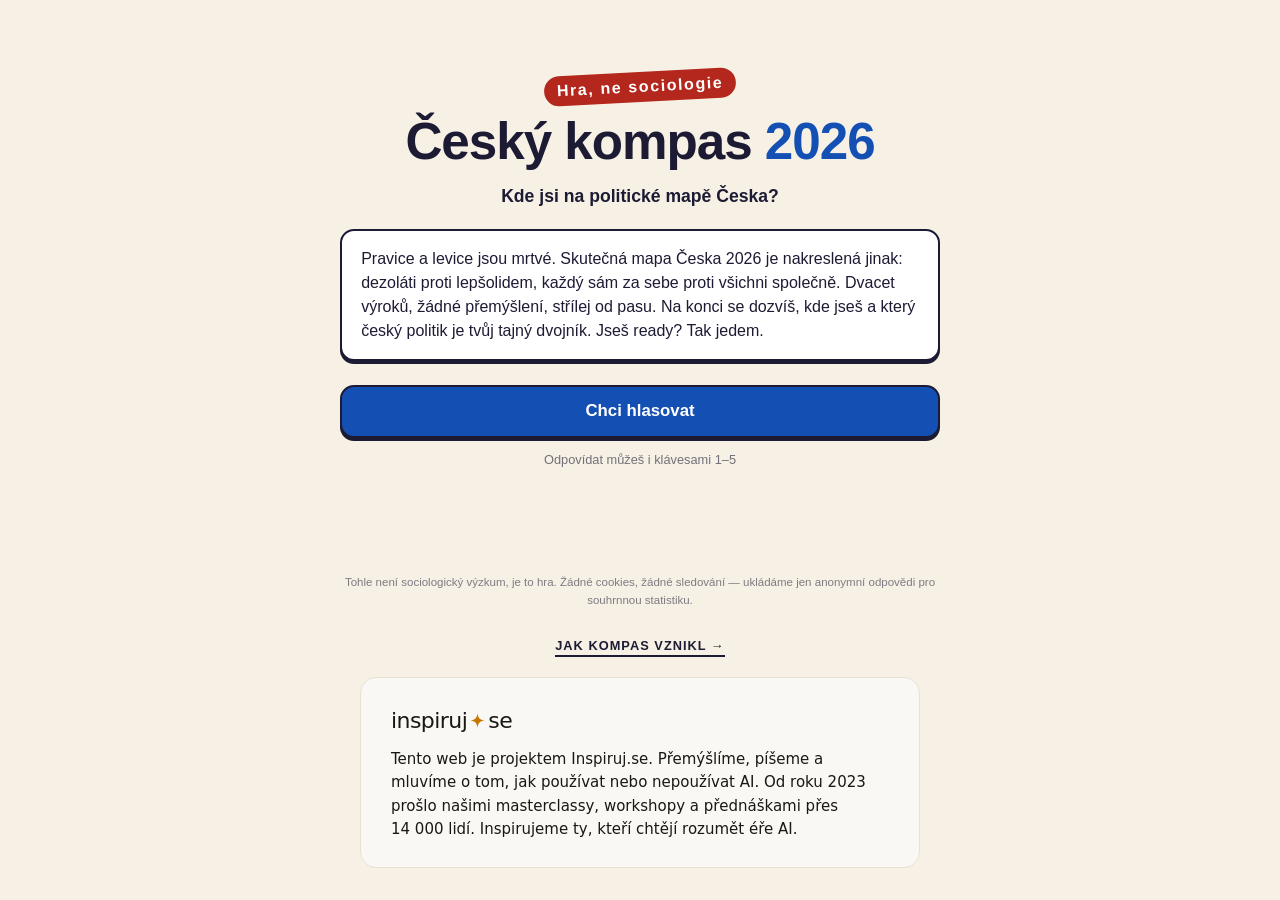
==== commit 0284c158: "Add 'how it was made' article page, reword lip option to 'jeste bude' Co-Authored-By: Claude Fable 5" ====
--- a/index.html
+++ b/index.html
@@ -122,6 +122,10 @@
   Tohle není sociologický výzkum, je to hra. Žádné cookies, žádné sledování — ukládáme jen anonymní odpovědi pro souhrnnou statistiku.
 </footer>
 
+<div class="made-link">
+  <a href="jak-vznikl.html">Jak kompas vznikl →</a>
+</div>
+
 <div class="inspiruj-badge">
   <!-- ===== Štítek Inspiruj.se — SVĚTLÁ varianta ===== -->
   <a href="https://inspiruj.se" target="_blank" rel="noopener" style="display:block;box-sizing:border-box;max-width:560px;margin:0 auto;padding:26px 30px;background:#FAF8F4;border:1px solid #E8E1D3;border-radius:16px;text-decoration:none;font-family:'Space Grotesk','Segoe UI',system-ui,-apple-system,sans-serif;color:#1A1815;line-height:1.55;">
--- a/style.css
+++ b/style.css
@@ -425,6 +425,47 @@
   margin: 0 auto;
 }
 
+/* --- Odkaz na článek o vzniku (nad štítkem Inspiruj.se) --- */
+
+.made-link { text-align: center; padding-bottom: 1.25rem; }
+
+.made-link a {
+  font-size: 0.8rem;
+  font-weight: 800;
+  letter-spacing: 0.08em;
+  text-transform: uppercase;
+  color: var(--ink);
+  text-decoration: none;
+  border-bottom: 2px solid var(--ink);
+  padding-bottom: 2px;
+}
+
+/* --- Stránka článku --- */
+
+.article { text-align: left; padding-top: 2rem; }
+
+.article h1 { font-size: 1.9rem; line-height: 1.2; margin-bottom: 1.25rem; }
+
+.article .article-sub { display: block; font-size: 1.1rem; font-weight: 700; opacity: 0.6; margin-top: 0.3rem; }
+
+.article h2 { font-size: 1.25rem; margin: 1.75rem 0 0.6rem; }
+
+.article p { margin-bottom: 1rem; }
+
+.article a { color: var(--blue); }
+
+.back-link {
+  display: inline-block;
+  margin-bottom: 1.5rem;
+  font-weight: 700;
+  text-decoration: none;
+  color: var(--ink);
+}
+
+.article-hr { border: none; border-top: 2px solid var(--gray-light); margin: 1.75rem 0; }
+
+.article-cta { max-width: 300px; margin: 1.5rem auto 0; text-align: center; color: #fff !important; text-decoration: none; }
+
 /* --- Štítek Inspiruj.se (vzhled má inline, tady jen odsazení) --- */
 
 .inspiruj-badge { padding: 0 1.25rem 2rem; }
